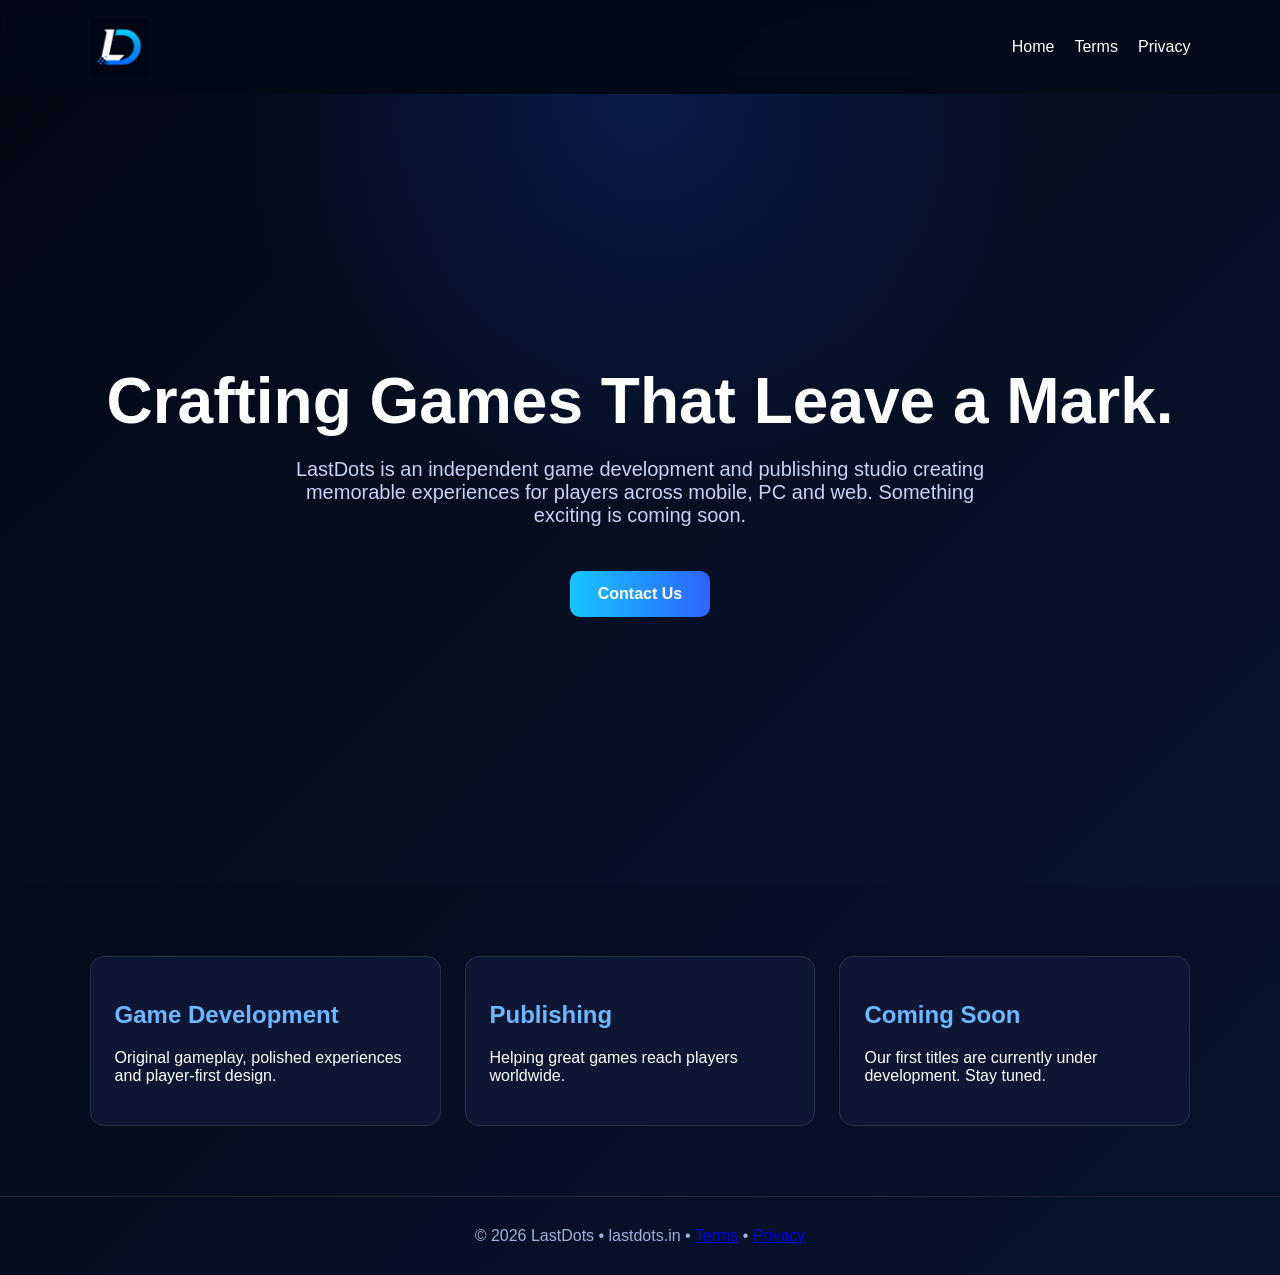
==== index.html @ 347b3292 "initial commit" ====
<!DOCTYPE html><html><head><meta charset='utf-8'><meta name='viewport' content='width=device-width,initial-scale=1'><title>LastDots</title><link rel='stylesheet' href='styles.css'></head><body>
<header><img class='logo' src='assets/logo.png'><nav><a href='index.html'>Home</a><a href='terms.html'>Terms</a><a href='privacy.html'>Privacy</a></nav></header>
<section class='hero'><div><h1>Crafting Games That Leave a Mark.</h1><p>LastDots is an independent game development and publishing studio creating memorable experiences for players across mobile, PC and web. Something exciting is coming soon.</p><a class='btn' href='mailto:arunkattungal@gmail.com'>Contact Us</a></div></section>
<section class='cards'><div class='card'><h2>Game Development</h2><p>Original gameplay, polished experiences and player-first design.</p></div><div class='card'><h2>Publishing</h2><p>Helping great games reach players worldwide.</p></div><div class='card'><h2>Coming Soon</h2><p>Our first titles are currently under development. Stay tuned.</p></div></section>
<footer>© 2026 LastDots • lastdots.in • <a href='terms.html'>Terms</a> • <a href='privacy.html'>Privacy</a></footer></body></html>
---- styles.css ----
*{box-sizing:border-box}body{margin:0;font-family:Arial,sans-serif;background:linear-gradient(135deg,#040816,#07132d);color:#fff}
header{position:sticky;top:0;display:flex;justify-content:space-between;align-items:center;padding:18px 7%;background:rgba(5,10,25,.75);backdrop-filter:blur(10px)}
.logo{height:58px}nav a{color:#fff;text-decoration:none;margin-left:20px}
.hero{min-height:88vh;display:flex;align-items:center;justify-content:center;text-align:center;padding:40px;background:
radial-gradient(circle at top,#1a56ff33,transparent 40%),linear-gradient(135deg,#050916,#07132d)}
.hero h1{font-size:64px;margin:0}.hero p{max-width:720px;margin:20px auto;color:#c7d4f7;font-size:20px}
.btn{display:inline-block;margin-top:24px;padding:14px 28px;border-radius:10px;background:linear-gradient(90deg,#15c6ff,#2f63ff);color:#fff;text-decoration:none;font-weight:bold}
.cards{display:grid;grid-template-columns:repeat(auto-fit,minmax(260px,1fr));gap:24px;padding:70px 7%}
.card{background:#0d1734;padding:24px;border-radius:14px;border:1px solid #234}
footer{text-align:center;padding:30px;border-top:1px solid #223;color:#9fb1da}
.page{max-width:950px;margin:40px auto;padding:20px;line-height:1.8}
h2{color:#6db8ff}
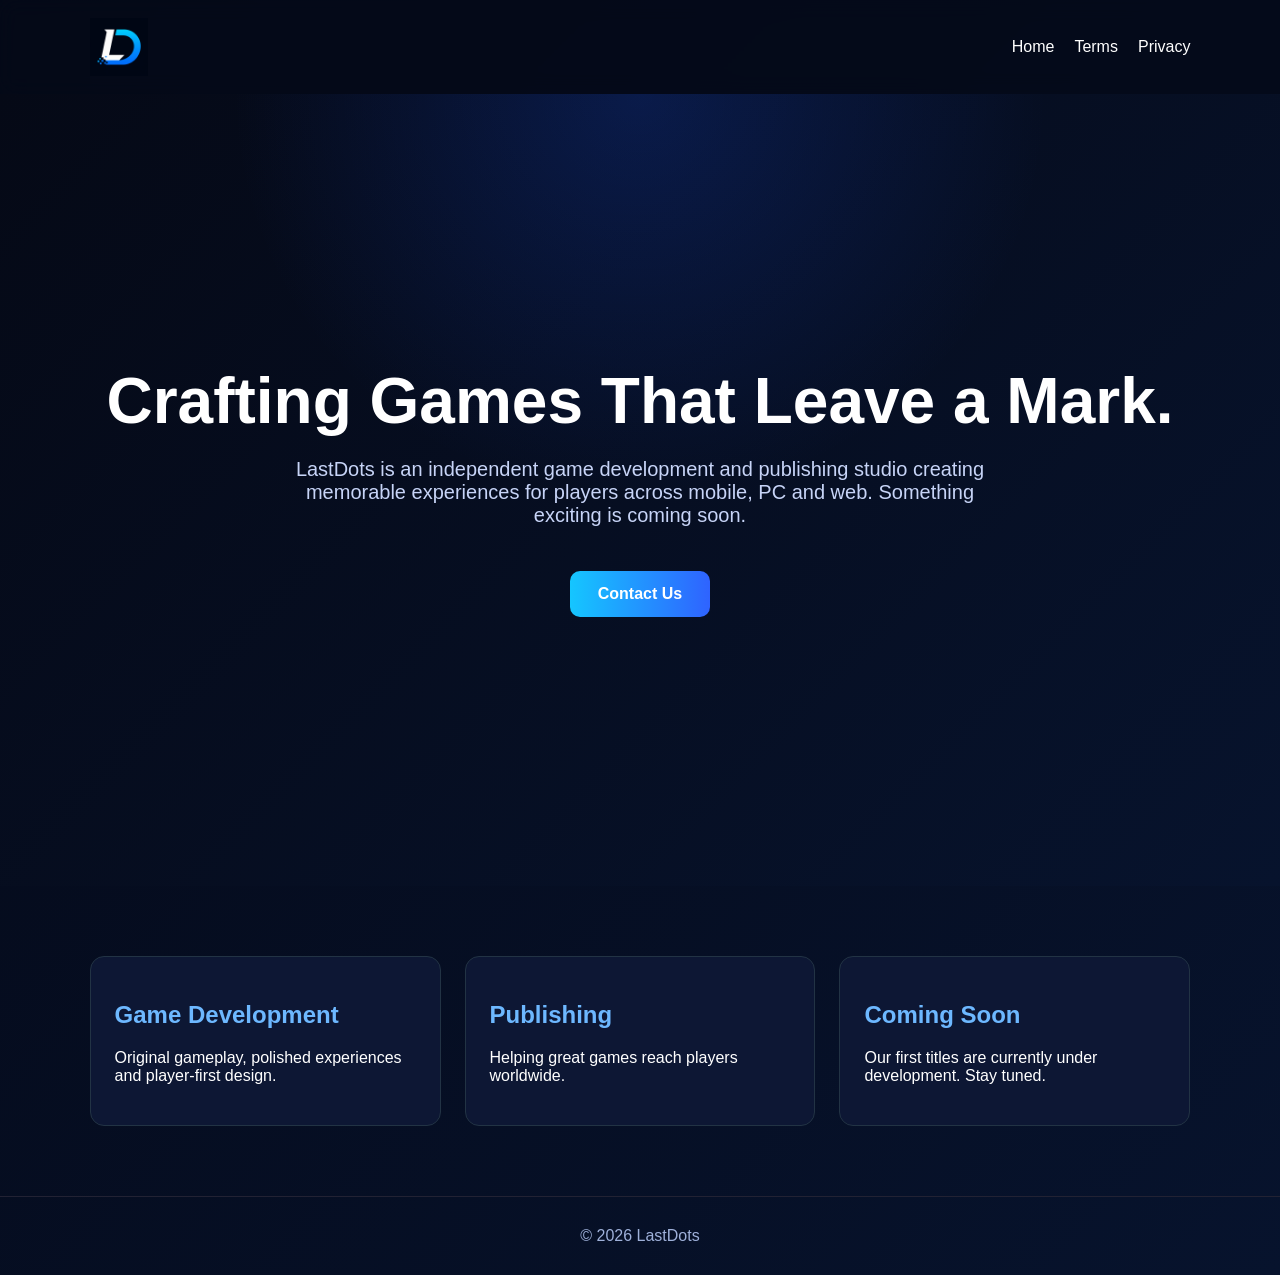
==== commit 6f445124: "footer changed" ====
--- a/index.html
+++ b/index.html
@@ -1,5 +1,5 @@
 <!DOCTYPE html><html><head><meta charset='utf-8'><meta name='viewport' content='width=device-width,initial-scale=1'><title>LastDots</title><link rel='stylesheet' href='styles.css'></head><body>
 <header><img class='logo' src='assets/logo.png'><nav><a href='index.html'>Home</a><a href='terms.html'>Terms</a><a href='privacy.html'>Privacy</a></nav></header>
-<section class='hero'><div><h1>Crafting Games That Leave a Mark.</h1><p>LastDots is an independent game development and publishing studio creating memorable experiences for players across mobile, PC and web. Something exciting is coming soon.</p><a class='btn' href='mailto:arunkattungal@gmail.com'>Contact Us</a></div></section>
+<section class='hero'><div><h1>Crafting Games That Leave a Mark.</h1><p>LastDots is an independent game development and publishing studio creating memorable experiences for players across mobile, PC and web. Something exciting is coming soon.</p><a class='btn' href='mailto:contact.lastdots@gmail.com'>Contact Us</a></div></section>
 <section class='cards'><div class='card'><h2>Game Development</h2><p>Original gameplay, polished experiences and player-first design.</p></div><div class='card'><h2>Publishing</h2><p>Helping great games reach players worldwide.</p></div><div class='card'><h2>Coming Soon</h2><p>Our first titles are currently under development. Stay tuned.</p></div></section>
-<footer>© 2026 LastDots • lastdots.in • <a href='terms.html'>Terms</a> • <a href='privacy.html'>Privacy</a></footer></body></html>+<footer>© 2026 LastDots </footer></body></html>
